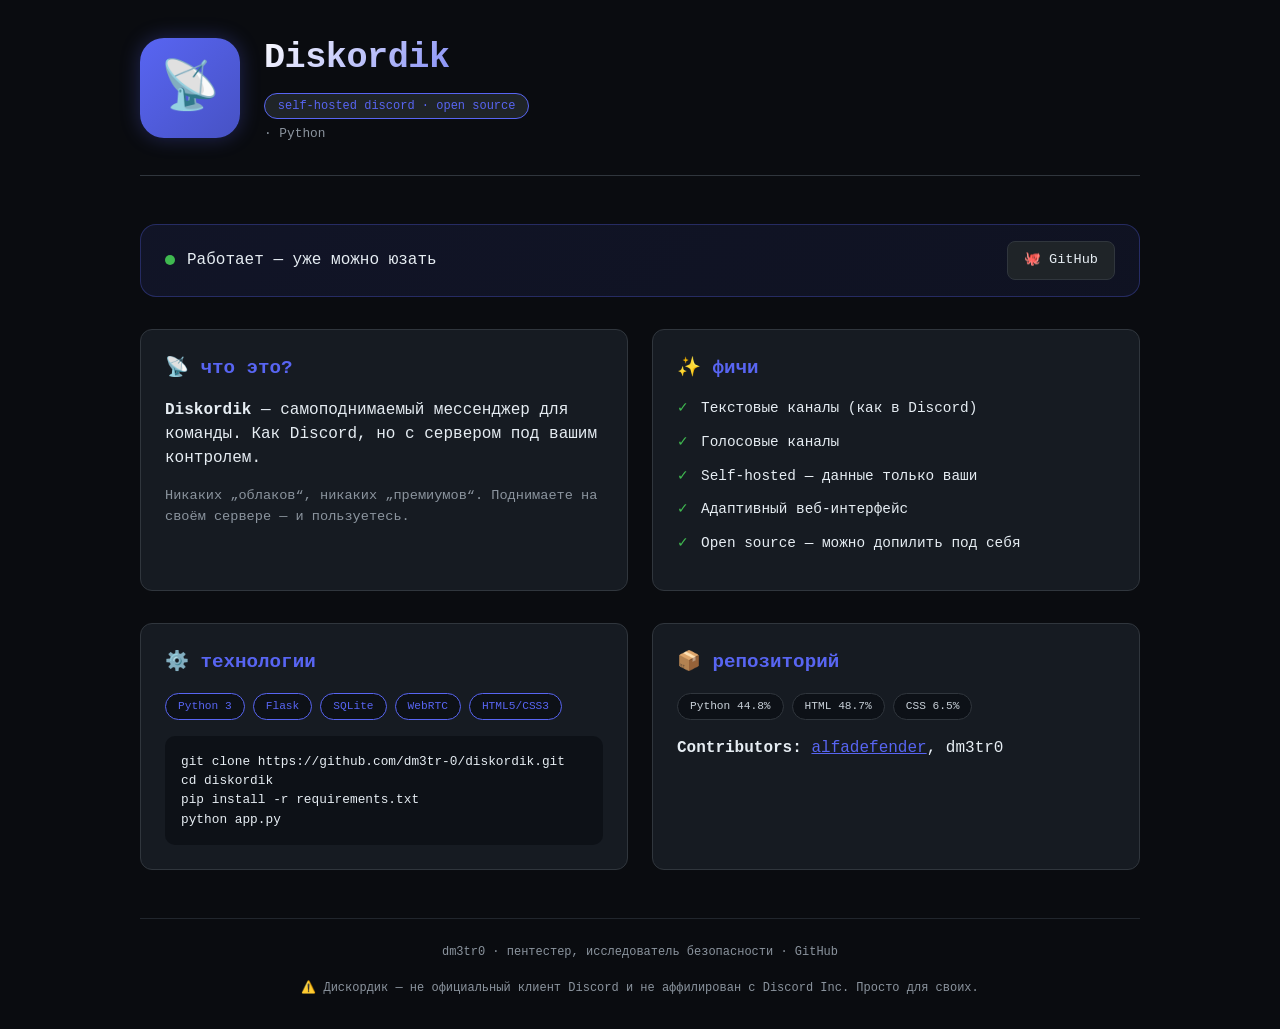
==== index.html @ af30c194 "Create index.html" ====
<!DOCTYPE html>
<html lang="ru">
<head>
    <meta charset="UTF-8">
    <meta name="viewport" content="width=device-width, initial-scale=1.0">
    <title>Diskordik · self‑hosted discord</title>
    <meta name="description" content="Diskordik — легковесный, self‑hosted мессенджер для команды. Альтернатива Discord, которую вы контролируете.">
    <style>
        * { margin: 0; padding: 0; box-sizing: border-box; }
        body {
            background: #0a0c10;
            font-family: -apple-system, BlinkMacSystemFont, 'Segoe UI', 'Fira Code', monospace;
            color: #e6edf3;
            line-height: 1.5;
            padding: 2rem 1rem;
        }
        .container { max-width: 1000px; margin: 0 auto; }
        /* Header */
        .header {
            display: flex;
            align-items: center;
            gap: 1.5rem;
            flex-wrap: wrap;
            margin-bottom: 3rem;
            padding-bottom: 2rem;
            border-bottom: 1px solid #30363d;
        }
        .logo-icon {
            width: 100px;
            height: 100px;
            background: linear-gradient(135deg, #5865F2, #4752c4);
            border-radius: 24px;
            display: flex;
            align-items: center;
            justify-content: center;
            font-size: 3rem;
            font-weight: 700;
            color: white;
            box-shadow: 0 0 20px rgba(88, 101, 242, 0.3);
        }
        .header-info h1 {
            font-size: 2.2rem;
            letter-spacing: -0.5px;
            background: linear-gradient(135deg, #fff, #5865F2);
            -webkit-background-clip: text;
            background-clip: text;
            color: transparent;
        }
        .badge {
            display: inline-block;
            background: #1f2428;
            border: 1px solid #5865F2;
            border-radius: 20px;
            padding: 0.2rem 0.8rem;
            font-size: 0.75rem;
            color: #5865F2;
            margin-top: 0.5rem;
        }
        .version {
            color: #8b949e;
            font-size: 0.8rem;
            margin-top: 0.3rem;
        }
        .status-banner {
            background: linear-gradient(135deg, rgba(88, 101, 242, 0.1), rgba(71, 82, 196, 0.1));
            border: 1px solid rgba(88, 101, 242, 0.3);
            border-radius: 16px;
            padding: 1rem 1.5rem;
            margin-bottom: 2rem;
            display: flex;
            align-items: center;
            justify-content: space-between;
            flex-wrap: wrap;
            gap: 1rem;
        }
        .status-text {
            display: flex;
            align-items: center;
            gap: 0.75rem;
        }
        .status-dot {
            width: 10px;
            height: 10px;
            background: #3fb950;
            border-radius: 50%;
            animation: pulse 1.5s infinite;
        }
        @keyframes pulse {
            0%, 100% { opacity: 1; transform: scale(1); }
            50% { opacity: 0.5; transform: scale(1.2); }
        }
        .status-text span:first-child {
            font-weight: 600;
            color: #3fb950;
        }
        .github-link {
            background: #1f2428;
            border: 1px solid #30363d;
            border-radius: 8px;
            padding: 0.5rem 1rem;
            color: #e6edf3;
            text-decoration: none;
            font-size: 0.85rem;
            display: inline-flex;
            align-items: center;
            gap: 0.5rem;
            transition: border-color 0.2s;
        }
        .github-link:hover {
            border-color: #5865F2;
        }
        .grid {
            display: grid;
            grid-template-columns: repeat(auto-fit, minmax(320px, 1fr));
            gap: 1.5rem;
            margin-bottom: 2rem;
        }
        .card {
            background: #161b22;
            border: 1px solid #30363d;
            border-radius: 12px;
            padding: 1.5rem;
            transition: transform 0.2s, border-color 0.2s;
        }
        .card:hover {
            border-color: #5865F2;
            transform: translateY(-2px);
        }
        .card h3 {
            font-size: 1.2rem;
            margin-bottom: 1rem;
            color: #5865F2;
            display: flex;
            align-items: center;
            gap: 0.5rem;
        }
        .feature-list {
            list-style: none;
            padding: 0;
        }
        .feature-list li {
            margin-bottom: 0.75rem;
            padding-left: 1.5rem;
            position: relative;
            font-size: 0.9rem;
        }
        .feature-list li::before {
            content: "✓";
            position: absolute;
            left: 0;
            color: #3fb950;
        }
        .tech-stack {
            display: flex;
            flex-wrap: wrap;
            gap: 0.5rem;
            margin-top: 1rem;
        }
        .tech-tag {
            background: #0d1117;
            border: 1px solid #30363d;
            border-radius: 16px;
            padding: 0.25rem 0.75rem;
            font-size: 0.7rem;
            font-family: monospace;
            color: #c9d1d9;
        }
        .tech-tag.highlight {
            border-color: #5865F2;
            color: #5865F2;
        }
        .quick-start {
            background: #0d1117;
            border-radius: 10px;
            padding: 1rem;
            font-family: monospace;
            font-size: 0.8rem;
            overflow-x: auto;
            margin-top: 1rem;
        }
        footer {
            margin-top: 3rem;
            padding-top: 1.5rem;
            border-top: 1px solid #21262d;
            text-align: center;
            font-size: 0.75rem;
            color: #8b949e;
        }
        footer a {
            color: #8b949e;
            text-decoration: none;
        }
        footer a:hover {
            color: #5865F2;
        }
        @media (max-width: 600px) {
            .header { flex-direction: column; text-align: center; }
            .grid { grid-template-columns: 1fr; }
            .status-banner { flex-direction: column; text-align: center; }
        }
    </style>
</head>
<body>
    <div class="container">
        <div class="header">
            <div class="logo-icon">📡</div>
            <div class="header-info">
                <h1>Diskordik</h1>
                <span class="badge">self-hosted discord · open source</span>
                <div class="version">· Python</div>
            </div>
        </div>

        <div class="status-banner">
            <div class="status-text">
                <div class="status-dot"></div>
                <span>Работает — уже можно юзать</span>
            </div>
            <div style="display: flex; gap: 0.5rem;">
                <a href="https://github.com/dm3tr-0/diskordik" class="github-link">🐙 GitHub</a>
            </div>
        </div>

        <div class="grid">
            <div class="card">
                <h3>📡 что это?</h3>
                <p style="margin-bottom: 1rem;"><strong>Diskordik</strong> — самоподнимаемый мессенджер для команды. Как Discord, но с сервером под вашим контролем.</p>
                <p style="color: #8b949e; font-size: 0.85rem;">Никаких „облаков“, никаких „премиумов“. Поднимаете на своём сервере — и пользуетесь.</p>
            </div>
            <div class="card">
                <h3>✨ фичи</h3>
                <ul class="feature-list">
                    <li>Текстовые каналы (как в Discord)</li>
                    <li>Голосовые каналы</li>
                    <li>Self-hosted — данные только ваши</li>
                    <li>Адаптивный веб‑интерфейс</li>
                    <li>Open source — можно допилить под себя</li>
                </ul>
            </div>
        </div>

        <div class="grid">
            <div class="card">
                <h3>⚙️ технологии</h3>
                <div class="tech-stack">
                    <span class="tech-tag highlight">Python 3</span>
                    <span class="tech-tag highlight">Flask</span>
                    <span class="tech-tag highlight">SQLite</span>
                    <span class="tech-tag highlight">WebRTC</span>
                    <span class="tech-tag highlight">HTML5/CSS3</span>
                </div>
                <div class="quick-start">
                    <code>git clone https://github.com/dm3tr-0/diskordik.git<br>
                    cd diskordik<br>
                    pip install -r requirements.txt<br>
                    python app.py</code>
                </div>
            </div>
            <div class="card">
                <h3>📦 репозиторий</h3>
                <div class="tech-stack" style="margin-bottom: 1rem;">
                    <span class="tech-tag">Python 44.8%</span>
                    <span class="tech-tag">HTML 48.7%</span>
                    <span class="tech-tag">CSS 6.5%</span>
                </div>
                <p style="margin: 0.5rem 0 1rem;"><strong>Contributors:</strong> <a href="https://github.com/alfadefender" style="color:#5865F2;">alfadefender</a>, dm3tr0</p>

            </div>
        </div>

        <footer>
            dm3tr0 · пентестер, исследователь безопасности · <a href="https://github.com/dm3tr-0">GitHub</a>
            <br><br>
            ⚠️ Дискордик — не официальный клиент Discord и не аффилирован с Discord Inc. Просто для своих.
        </footer>
    </div>
</body>
</html>
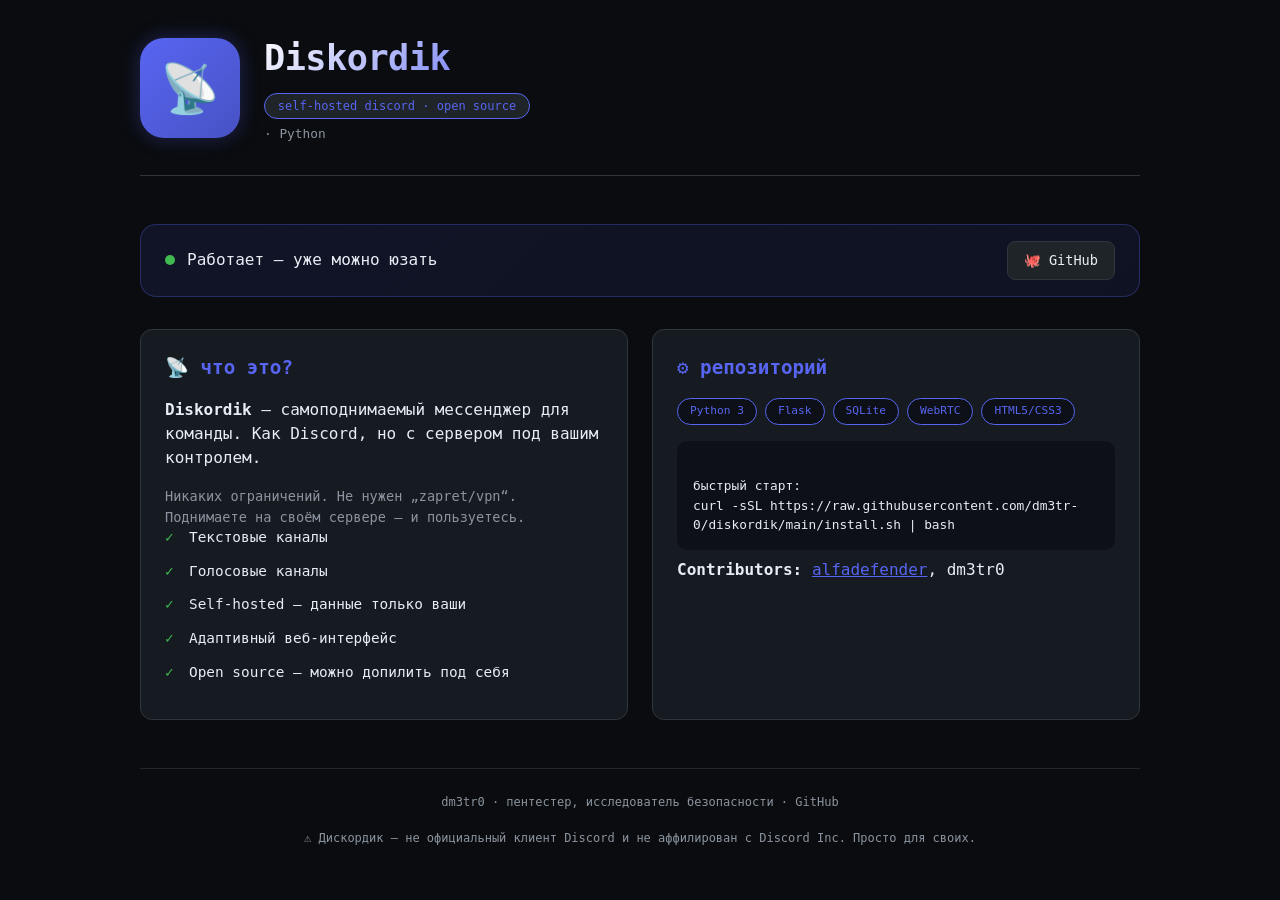
==== commit d70b32a9: "Update index.html" ====
--- a/index.html
+++ b/index.html
@@ -225,23 +225,18 @@
             <div class="card">
                 <h3>📡 что это?</h3>
                 <p style="margin-bottom: 1rem;"><strong>Diskordik</strong> — самоподнимаемый мессенджер для команды. Как Discord, но с сервером под вашим контролем.</p>
-                <p style="color: #8b949e; font-size: 0.85rem;">Никаких „облаков“, никаких „премиумов“. Поднимаете на своём сервере — и пользуетесь.</p>
-            </div>
-            <div class="card">
-                <h3>✨ фичи</h3>
+                <p style="color: #8b949e; font-size: 0.85rem;">Никаких ограничений. Не нужен „zapret/vpn“. Поднимаете на своём сервере — и пользуетесь.</p>
                 <ul class="feature-list">
-                    <li>Текстовые каналы (как в Discord)</li>
+                    <li>Текстовые каналы</li>
                     <li>Голосовые каналы</li>
                     <li>Self-hosted — данные только ваши</li>
                     <li>Адаптивный веб‑интерфейс</li>
                     <li>Open source — можно допилить под себя</li>
                 </ul>
             </div>
-        </div>
-
-        <div class="grid">
+
             <div class="card">
-                <h3>⚙️ технологии</h3>
+                <h3>⚙️ репозиторий</h3>
                 <div class="tech-stack">
                     <span class="tech-tag highlight">Python 3</span>
                     <span class="tech-tag highlight">Flask</span>
@@ -250,18 +245,9 @@
                     <span class="tech-tag highlight">HTML5/CSS3</span>
                 </div>
                 <div class="quick-start">
-                    <code>git clone https://github.com/dm3tr-0/diskordik.git<br>
-                    cd diskordik<br>
-                    pip install -r requirements.txt<br>
-                    python app.py</code>
-                </div>
-            </div>
-            <div class="card">
-                <h3>📦 репозиторий</h3>
-                <div class="tech-stack" style="margin-bottom: 1rem;">
-                    <span class="tech-tag">Python 44.8%</span>
-                    <span class="tech-tag">HTML 48.7%</span>
-                    <span class="tech-tag">CSS 6.5%</span>
+                    <br>
+                    <p>быстрый старт:</p>
+                    <code>curl -sSL https://raw.githubusercontent.com/dm3tr-0/diskordik/main/install.sh | bash</code>
                 </div>
                 <p style="margin: 0.5rem 0 1rem;"><strong>Contributors:</strong> <a href="https://github.com/alfadefender" style="color:#5865F2;">alfadefender</a>, dm3tr0</p>
 
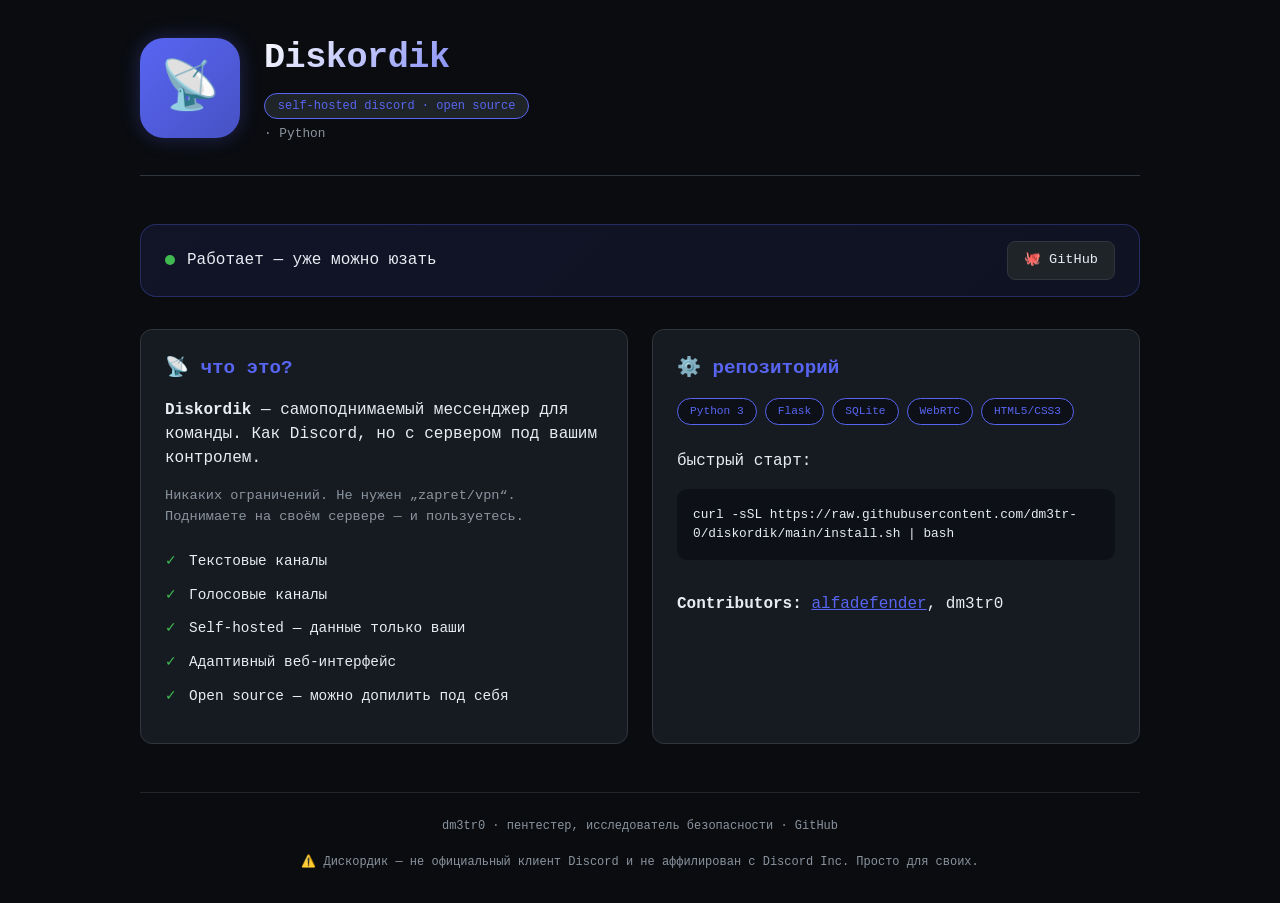
==== commit 9137c911: "Update index.html" ====
--- a/index.html
+++ b/index.html
@@ -226,6 +226,7 @@
                 <h3>📡 что это?</h3>
                 <p style="margin-bottom: 1rem;"><strong>Diskordik</strong> — самоподнимаемый мессенджер для команды. Как Discord, но с сервером под вашим контролем.</p>
                 <p style="color: #8b949e; font-size: 0.85rem;">Никаких ограничений. Не нужен „zapret/vpn“. Поднимаете на своём сервере — и пользуетесь.</p>
+                <br>
                 <ul class="feature-list">
                     <li>Текстовые каналы</li>
                     <li>Голосовые каналы</li>
@@ -244,11 +245,12 @@
                     <span class="tech-tag highlight">WebRTC</span>
                     <span class="tech-tag highlight">HTML5/CSS3</span>
                 </div>
+                                    <br>
+                    <p>быстрый старт:</p>
                 <div class="quick-start">
-                    <br>
-                    <p>быстрый старт:</p>
                     <code>curl -sSL https://raw.githubusercontent.com/dm3tr-0/diskordik/main/install.sh | bash</code>
                 </div>
+                <br>
                 <p style="margin: 0.5rem 0 1rem;"><strong>Contributors:</strong> <a href="https://github.com/alfadefender" style="color:#5865F2;">alfadefender</a>, dm3tr0</p>
 
             </div>
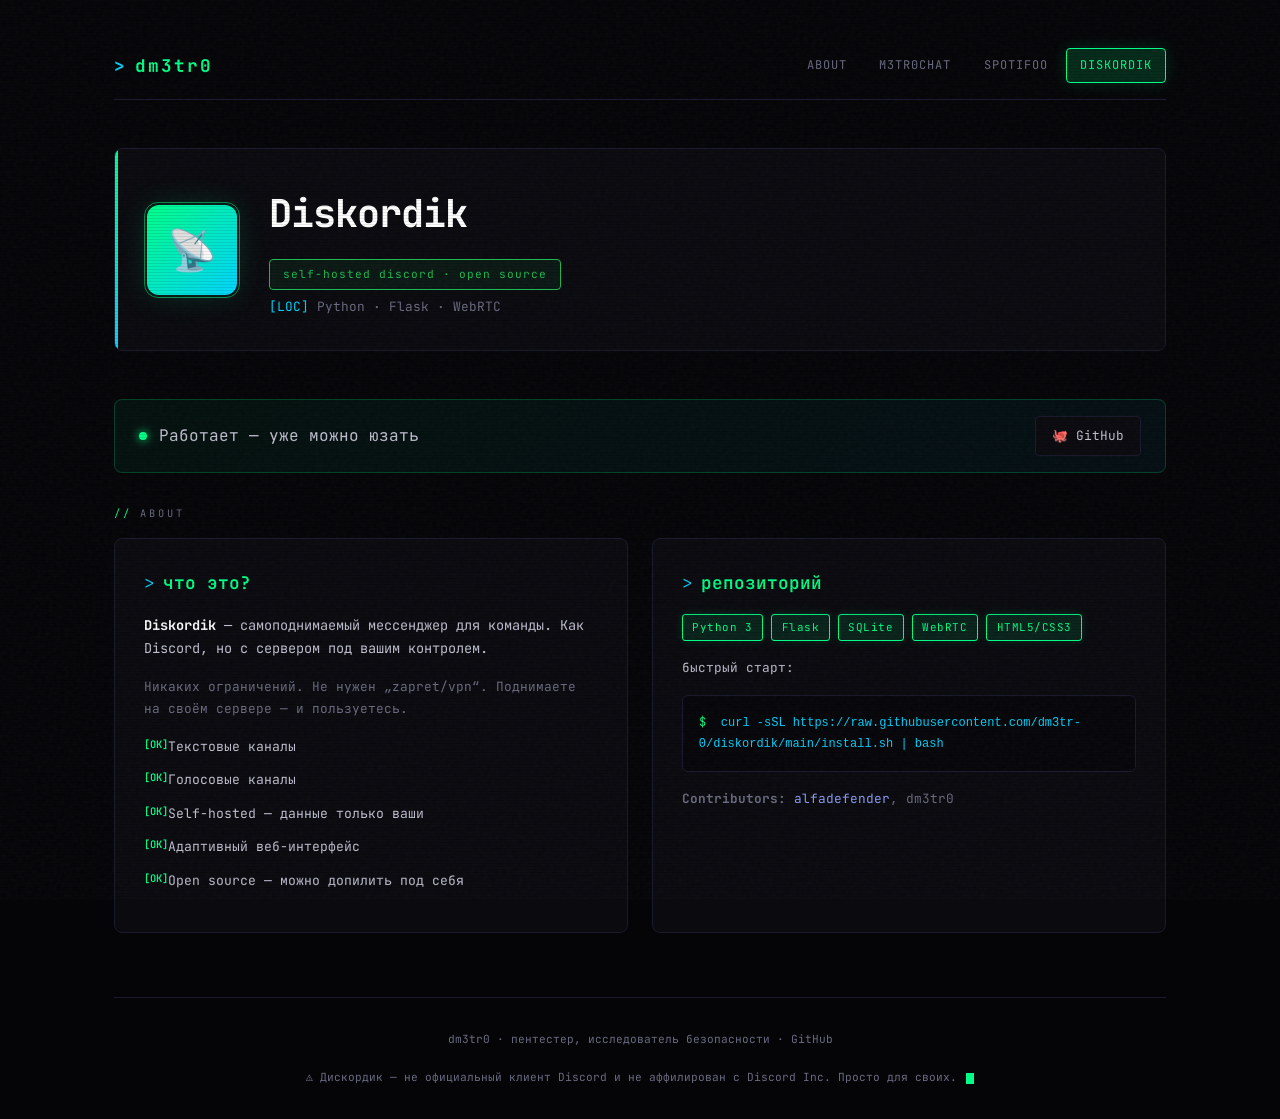
==== commit 146822cf: "Update index.html" ====
--- a/index.html
+++ b/index.html
@@ -3,217 +3,762 @@
 <head>
     <meta charset="UTF-8">
     <meta name="viewport" content="width=device-width, initial-scale=1.0">
-    <title>Diskordik · self‑hosted discord</title>
-    <meta name="description" content="Diskordik — легковесный, self‑hosted мессенджер для команды. Альтернатива Discord, которую вы контролируете.">
+    <title>Diskordik · self‑hosted мессенджер</title>
+    <meta name="description" content="Diskordik — self‑hosted мессенджер для команды. Как Discord, но сервер под вашим контролем.">
     <style>
-        * { margin: 0; padding: 0; box-sizing: border-box; }
-        body {
-            background: #0a0c10;
-            font-family: -apple-system, BlinkMacSystemFont, 'Segoe UI', 'Fira Code', monospace;
-            color: #e6edf3;
-            line-height: 1.5;
-            padding: 2rem 1rem;
-        }
-        .container { max-width: 1000px; margin: 0 auto; }
-        /* Header */
-        .header {
-            display: flex;
-            align-items: center;
-            gap: 1.5rem;
-            flex-wrap: wrap;
-            margin-bottom: 3rem;
-            padding-bottom: 2rem;
-            border-bottom: 1px solid #30363d;
-        }
-        .logo-icon {
-            width: 100px;
-            height: 100px;
-            background: linear-gradient(135deg, #5865F2, #4752c4);
-            border-radius: 24px;
-            display: flex;
-            align-items: center;
-            justify-content: center;
-            font-size: 3rem;
-            font-weight: 700;
-            color: white;
-            box-shadow: 0 0 20px rgba(88, 101, 242, 0.3);
-        }
-        .header-info h1 {
-            font-size: 2.2rem;
-            letter-spacing: -0.5px;
-            background: linear-gradient(135deg, #fff, #5865F2);
-            -webkit-background-clip: text;
-            background-clip: text;
-            color: transparent;
-        }
-        .badge {
-            display: inline-block;
-            background: #1f2428;
-            border: 1px solid #5865F2;
-            border-radius: 20px;
-            padding: 0.2rem 0.8rem;
-            font-size: 0.75rem;
-            color: #5865F2;
-            margin-top: 0.5rem;
-        }
-        .version {
-            color: #8b949e;
-            font-size: 0.8rem;
-            margin-top: 0.3rem;
-        }
-        .status-banner {
-            background: linear-gradient(135deg, rgba(88, 101, 242, 0.1), rgba(71, 82, 196, 0.1));
-            border: 1px solid rgba(88, 101, 242, 0.3);
-            border-radius: 16px;
-            padding: 1rem 1.5rem;
-            margin-bottom: 2rem;
-            display: flex;
-            align-items: center;
-            justify-content: space-between;
-            flex-wrap: wrap;
-            gap: 1rem;
-        }
-        .status-text {
-            display: flex;
-            align-items: center;
-            gap: 0.75rem;
-        }
-        .status-dot {
-            width: 10px;
-            height: 10px;
-            background: #3fb950;
-            border-radius: 50%;
-            animation: pulse 1.5s infinite;
-        }
-        @keyframes pulse {
-            0%, 100% { opacity: 1; transform: scale(1); }
-            50% { opacity: 0.5; transform: scale(1.2); }
-        }
-        .status-text span:first-child {
-            font-weight: 600;
-            color: #3fb950;
-        }
-        .github-link {
-            background: #1f2428;
-            border: 1px solid #30363d;
-            border-radius: 8px;
-            padding: 0.5rem 1rem;
-            color: #e6edf3;
-            text-decoration: none;
-            font-size: 0.85rem;
-            display: inline-flex;
-            align-items: center;
-            gap: 0.5rem;
-            transition: border-color 0.2s;
-        }
-        .github-link:hover {
-            border-color: #5865F2;
-        }
-        .grid {
-            display: grid;
-            grid-template-columns: repeat(auto-fit, minmax(320px, 1fr));
-            gap: 1.5rem;
-            margin-bottom: 2rem;
-        }
-        .card {
-            background: #161b22;
-            border: 1px solid #30363d;
-            border-radius: 12px;
-            padding: 1.5rem;
-            transition: transform 0.2s, border-color 0.2s;
-        }
-        .card:hover {
-            border-color: #5865F2;
-            transform: translateY(-2px);
-        }
-        .card h3 {
-            font-size: 1.2rem;
-            margin-bottom: 1rem;
-            color: #5865F2;
-            display: flex;
-            align-items: center;
-            gap: 0.5rem;
-        }
-        .feature-list {
-            list-style: none;
-            padding: 0;
-        }
-        .feature-list li {
-            margin-bottom: 0.75rem;
-            padding-left: 1.5rem;
-            position: relative;
-            font-size: 0.9rem;
-        }
-        .feature-list li::before {
-            content: "✓";
-            position: absolute;
-            left: 0;
-            color: #3fb950;
-        }
-        .tech-stack {
-            display: flex;
-            flex-wrap: wrap;
-            gap: 0.5rem;
-            margin-top: 1rem;
-        }
-        .tech-tag {
-            background: #0d1117;
-            border: 1px solid #30363d;
-            border-radius: 16px;
-            padding: 0.25rem 0.75rem;
-            font-size: 0.7rem;
-            font-family: monospace;
-            color: #c9d1d9;
-        }
-        .tech-tag.highlight {
-            border-color: #5865F2;
-            color: #5865F2;
-        }
-        .quick-start {
-            background: #0d1117;
-            border-radius: 10px;
-            padding: 1rem;
-            font-family: monospace;
-            font-size: 0.8rem;
-            overflow-x: auto;
-            margin-top: 1rem;
-        }
-        footer {
-            margin-top: 3rem;
-            padding-top: 1.5rem;
-            border-top: 1px solid #21262d;
-            text-align: center;
-            font-size: 0.75rem;
-            color: #8b949e;
-        }
-        footer a {
-            color: #8b949e;
-            text-decoration: none;
-        }
-        footer a:hover {
-            color: #5865F2;
-        }
-        @media (max-width: 600px) {
-            .header { flex-direction: column; text-align: center; }
-            .grid { grid-template-columns: 1fr; }
-            .status-banner { flex-direction: column; text-align: center; }
-        }
-    </style>
+@import url('https://fonts.googleapis.com/css2?family=JetBrains+Mono:wght@300;400;500;600;700&display=swap');
+
+:root {
+    --bg: #050508;
+    --bg-card: #0a0a0f;
+    --bg-card-hover: #0e0e15;
+    --border: #1a1a2e;
+    --border-hover: #00ff88;
+    --text: #c0c0d0;
+    --text-dim: #6a6a80;
+    --accent: #00ff88;
+    --accent-dim: #00cc6a;
+    --accent-glow: rgba(0, 255, 136, 0.15);
+    --accent2: #00d4ff;
+    --accent2-glow: rgba(0, 212, 255, 0.15);
+    --danger: #ff3366;
+    --warning: #ffaa00;
+    --success: #00ff88;
+}
+
+* { margin: 0; padding: 0; box-sizing: border-box; }
+
+html { scroll-behavior: smooth; }
+
+body {
+    background: var(--bg);
+    font-family: 'JetBrains Mono', 'Fira Code', monospace;
+    color: var(--text);
+    line-height: 1.7;
+    min-height: 100vh;
+    overflow-x: hidden;
+    position: relative;
+}
+
+/* CRT Scanlines */
+body::before {
+    content: '';
+    position: fixed;
+    top: 0; left: 0; width: 100%; height: 100%;
+    background: repeating-linear-gradient(
+        0deg,
+        rgba(0,0,0,0.15) 0px,
+        rgba(0,0,0,0.15) 1px,
+        transparent 1px,
+        transparent 3px
+    );
+    pointer-events: none;
+    z-index: 9999;
+    opacity: 0.6;
+}
+
+/* Subtle noise */
+body::after {
+    content: '';
+    position: fixed;
+    top: 0; left: 0; width: 100%; height: 100%;
+    background-image: url("data:image/svg+xml,%3Csvg viewBox='0 0 256 256' xmlns='http://www.w3.org/2000/svg'%3E%3Cfilter id='n'%3E%3CfeTurbulence type='fractalNoise' baseFrequency='0.9' numOctaves='4' stitchTiles='stitch'/%3E%3C/filter%3E%3Crect width='100%25' height='100%25' filter='url(%23n)' opacity='0.03'/%3E%3C/svg%3E");
+    pointer-events: none;
+    z-index: 9998;
+}
+
+/* Canvas background */
+#matrix-canvas {
+    position: fixed;
+    top: 0; left: 0;
+    width: 100%; height: 100%;
+    z-index: 0;
+    opacity: 0.08;
+    pointer-events: none;
+}
+
+.container {
+    max-width: 1100px;
+    margin: 0 auto;
+    padding: 2rem 1.5rem;
+    position: relative;
+    z-index: 1;
+}
+
+/* Navigation */
+.nav {
+    display: flex;
+    justify-content: space-between;
+    align-items: center;
+    padding: 1rem 0;
+    margin-bottom: 3rem;
+    border-bottom: 1px solid var(--border);
+    flex-wrap: wrap;
+    gap: 1rem;
+}
+
+.nav-brand {
+    font-size: 1.1rem;
+    font-weight: 700;
+    color: var(--accent);
+    text-decoration: none;
+    letter-spacing: 2px;
+    display: flex;
+    align-items: center;
+    gap: 0.5rem;
+}
+
+.nav-brand::before {
+    content: '>';
+    color: var(--accent2);
+    animation: blink 1s step-end infinite;
+}
+
+.nav-links {
+    display: flex;
+    gap: 0.3rem;
+    flex-wrap: wrap;
+}
+
+.nav-links a {
+    color: var(--text-dim);
+    text-decoration: none;
+    font-size: 0.75rem;
+    padding: 0.4rem 0.8rem;
+    border: 1px solid transparent;
+    border-radius: 4px;
+    transition: all 0.2s;
+    letter-spacing: 1px;
+    text-transform: uppercase;
+}
+
+.nav-links a:hover,
+.nav-links a.active {
+    color: var(--accent);
+    border-color: var(--accent);
+    background: var(--accent-glow);
+    box-shadow: 0 0 15px var(--accent-glow);
+}
+
+/* Header */
+.header {
+    display: flex;
+    align-items: center;
+    gap: 2rem;
+    flex-wrap: wrap;
+    margin-bottom: 3rem;
+    padding: 2rem;
+    background: var(--bg-card);
+    border: 1px solid var(--border);
+    border-radius: 8px;
+    position: relative;
+    overflow: hidden;
+}
+
+.header::before {
+    content: '';
+    position: absolute;
+    top: 0; left: 0;
+    width: 3px; height: 100%;
+    background: linear-gradient(180deg, var(--accent), var(--accent2));
+}
+
+.avatar {
+    width: 90px;
+    height: 90px;
+    background: linear-gradient(135deg, var(--accent), var(--accent2));
+    border-radius: 12px;
+    display: flex;
+    align-items: center;
+    justify-content: center;
+    font-size: 2.5rem;
+    font-weight: 700;
+    color: var(--bg);
+    box-shadow: 0 0 30px var(--accent-glow);
+    position: relative;
+    flex-shrink: 0;
+}
+
+.avatar::after {
+    content: '';
+    position: absolute;
+    inset: -3px;
+    border-radius: 14px;
+    border: 1px solid var(--accent);
+    opacity: 0.5;
+    animation: pulse-border 2s ease-in-out infinite;
+}
+
+@keyframes pulse-border {
+    0%, 100% { opacity: 0.3; transform: scale(1); }
+    50% { opacity: 0.7; transform: scale(1.02); }
+}
+
+.header-info h1 {
+    font-size: 2.4rem;
+    font-weight: 700;
+    letter-spacing: -1px;
+    color: #fff;
+    margin-bottom: 0.3rem;
+}
+
+.glitch {
+    position: relative;
+}
+
+.glitch::before,
+.glitch::after {
+    content: attr(data-text);
+    position: absolute;
+    top: 0; left: 0;
+    width: 100%; height: 100%;
+    opacity: 0;
+}
+
+.glitch:hover::before {
+    animation: glitch-1 0.3s linear infinite;
+    color: var(--accent);
+    opacity: 0.8;
+    z-index: -1;
+}
+
+.glitch:hover::after {
+    animation: glitch-2 0.3s linear infinite;
+    color: var(--accent2);
+    opacity: 0.8;
+    z-index: -2;
+}
+
+@keyframes glitch-1 {
+    0%, 100% { clip-path: inset(0 0 95% 0); transform: translate(-2px, 0); }
+    20% { clip-path: inset(30% 0 50% 0); transform: translate(2px, 0); }
+    40% { clip-path: inset(60% 0 10% 0); transform: translate(-1px, 0); }
+    60% { clip-path: inset(10% 0 80% 0); transform: translate(1px, 0); }
+    80% { clip-path: inset(50% 0 30% 0); transform: translate(-2px, 0); }
+}
+
+@keyframes glitch-2 {
+    0%, 100% { clip-path: inset(95% 0 0 0); transform: translate(2px, 0); }
+    20% { clip-path: inset(50% 0 30% 0); transform: translate(-2px, 0); }
+    40% { clip-path: inset(10% 0 60% 0); transform: translate(1px, 0); }
+    60% { clip-path: inset(80% 0 10% 0); transform: translate(-1px, 0); }
+    80% { clip-path: inset(30% 0 50% 0); transform: translate(2px, 0); }
+}
+
+.badge {
+    display: inline-block;
+    background: rgba(0,255,136,0.08);
+    border: 1px solid var(--accent);
+    border-radius: 4px;
+    padding: 0.3rem 0.8rem;
+    font-size: 0.7rem;
+    color: var(--accent);
+    margin-top: 0.5rem;
+    letter-spacing: 1px;
+}
+
+.location {
+    color: var(--text-dim);
+    font-size: 0.8rem;
+    margin-top: 0.4rem;
+}
+
+.location::before {
+    content: '[LOC] ';
+    color: var(--accent2);
+}
+
+/* Section labels */
+.section-label {
+    font-size: 0.65rem;
+    color: var(--text-dim);
+    text-transform: uppercase;
+    letter-spacing: 3px;
+    margin-bottom: 1rem;
+    display: flex;
+    align-items: center;
+    gap: 0.5rem;
+}
+
+.section-label::before {
+    content: '//';
+    color: var(--accent);
+}
+
+/* Cards */
+.grid {
+    display: grid;
+    grid-template-columns: repeat(auto-fit, minmax(320px, 1fr));
+    gap: 1.5rem;
+    margin-bottom: 2rem;
+}
+
+.card {
+    background: var(--bg-card);
+    border: 1px solid var(--border);
+    border-radius: 8px;
+    padding: 1.8rem;
+    transition: all 0.3s ease;
+    position: relative;
+    overflow: hidden;
+}
+
+.card::before {
+    content: '';
+    position: absolute;
+    top: 0; left: 0;
+    width: 100%; height: 2px;
+    background: linear-gradient(90deg, transparent, var(--accent), transparent);
+    opacity: 0;
+    transition: opacity 0.3s;
+}
+
+.card:hover {
+    border-color: var(--accent);
+    transform: translateY(-3px);
+    box-shadow: 0 10px 40px rgba(0,0,0,0.4), 0 0 20px var(--accent-glow);
+}
+
+.card:hover::before {
+    opacity: 1;
+}
+
+.card h3 {
+    font-size: 1.1rem;
+    margin-bottom: 1rem;
+    color: var(--accent);
+    display: flex;
+    align-items: center;
+    gap: 0.5rem;
+    font-weight: 600;
+}
+
+.card h3::before {
+    content: '>';
+    color: var(--accent2);
+    font-weight: 300;
+}
+
+.card p {
+    color: var(--text);
+    font-size: 0.85rem;
+    margin-bottom: 0.8rem;
+}
+
+.card p strong {
+    color: #fff;
+}
+
+/* Feature lists */
+.feature-list {
+    list-style: none;
+    padding: 0;
+}
+
+.feature-list li {
+    margin-bottom: 0.7rem;
+    padding-left: 1.5rem;
+    position: relative;
+    font-size: 0.82rem;
+    color: var(--text);
+}
+
+.feature-list li::before {
+    content: '[OK]';
+    position: absolute;
+    left: 0;
+    color: var(--accent);
+    font-size: 0.65rem;
+    font-weight: 600;
+}
+
+.feature-list li.disabled {
+    color: var(--text-dim);
+}
+
+.feature-list li.disabled::before {
+    content: '[--]';
+    color: var(--text-dim);
+}
+
+/* Tech tags */
+.tech-stack {
+    display: flex;
+    flex-wrap: wrap;
+    gap: 0.5rem;
+    margin-top: 1rem;
+}
+
+.tech-tag {
+    background: rgba(0,255,136,0.05);
+    border: 1px solid rgba(0,255,136,0.2);
+    border-radius: 3px;
+    padding: 0.2rem 0.6rem;
+    font-size: 0.68rem;
+    font-family: 'JetBrains Mono', monospace;
+    color: var(--accent);
+    letter-spacing: 0.5px;
+}
+
+.tech-tag.highlight {
+    background: rgba(0,255,136,0.1);
+    border-color: var(--accent);
+    box-shadow: 0 0 8px var(--accent-glow);
+}
+
+/* Links */
+.links-row {
+    display: flex;
+    flex-wrap: wrap;
+    gap: 0.8rem;
+    margin-top: 1rem;
+}
+
+.links-row a,
+.contact-links a,
+.card a {
+    color: var(--accent2);
+    text-decoration: none;
+    font-size: 0.8rem;
+    display: inline-flex;
+    align-items: center;
+    gap: 0.3rem;
+    transition: all 0.2s;
+    border-bottom: 1px solid transparent;
+}
+
+.links-row a:hover,
+.contact-links a:hover,
+.card a:hover {
+    color: var(--accent);
+    border-bottom-color: var(--accent);
+    text-shadow: 0 0 8px var(--accent-glow);
+}
+
+.contact-links {
+    display: flex;
+    flex-direction: column;
+    gap: 0.6rem;
+}
+
+.contact-links a {
+    font-size: 0.82rem;
+    font-family: 'JetBrains Mono', monospace;
+    color: var(--text);
+    border: none;
+    padding: 0.3rem 0;
+}
+
+.contact-links a::before {
+    content: '→ ';
+    color: var(--accent2);
+    opacity: 0.7;
+}
+
+.contact-links a:hover {
+    color: var(--accent);
+    padding-left: 0.3rem;
+}
+
+/* QR codes */
+.qr-grid {
+    display: flex;
+    gap: 1.2rem;
+    flex-wrap: wrap;
+}
+
+.qr-item {
+    text-align: center;
+}
+
+.qr-item img {
+    width: 90px; height: 90px;
+    border-radius: 6px;
+    border: 1px solid var(--border);
+    filter: hue-rotate(100deg) saturate(1.5);
+    transition: all 0.3s;
+}
+
+.qr-item img:hover {
+    border-color: var(--accent);
+    box-shadow: 0 0 15px var(--accent-glow);
+}
+
+.qr-item p {
+    font-size: 0.6rem;
+    color: var(--text-dim);
+    margin-top: 0.4rem;
+}
+
+/* Status banner */
+.status-banner {
+    background: linear-gradient(135deg, rgba(0,255,136,0.05), rgba(0,212,255,0.05));
+    border: 1px solid rgba(0,255,136,0.2);
+    border-radius: 8px;
+    padding: 1rem 1.5rem;
+    margin-bottom: 2rem;
+    display: flex;
+    align-items: center;
+    justify-content: space-between;
+    flex-wrap: wrap;
+    gap: 1rem;
+}
+
+.status-text {
+    display: flex;
+    align-items: center;
+    gap: 0.75rem;
+}
+
+.status-dot {
+    width: 8px; height: 8px;
+    border-radius: 50%;
+    animation: pulse-dot 2s ease-in-out infinite;
+}
+
+.status-dot.green { background: var(--success); box-shadow: 0 0 10px var(--success); }
+.status-dot.yellow { background: var(--warning); box-shadow: 0 0 10px var(--warning); }
+.status-dot.red { background: var(--danger); box-shadow: 0 0 10px var(--danger); }
+
+@keyframes pulse-dot {
+    0%, 100% { opacity: 1; transform: scale(1); }
+    50% { opacity: 0.5; transform: scale(1.3); }
+}
+
+.status-text span:first-child {
+    font-weight: 600;
+    color: var(--accent);
+}
+
+.github-link {
+    background: var(--bg-card);
+    border: 1px solid var(--border);
+    border-radius: 4px;
+    padding: 0.5rem 1rem;
+    color: var(--text);
+    text-decoration: none;
+    font-size: 0.8rem;
+    display: inline-flex;
+    align-items: center;
+    gap: 0.5rem;
+    transition: all 0.2s;
+}
+
+.github-link:hover {
+    border-color: var(--accent);
+    color: var(--accent);
+    box-shadow: 0 0 15px var(--accent-glow);
+}
+
+/* Code blocks */
+.quick-start {
+    background: #06060a;
+    border: 1px solid var(--border);
+    border-radius: 6px;
+    padding: 1rem;
+    font-family: 'JetBrains Mono', monospace;
+    font-size: 0.75rem;
+    overflow-x: auto;
+    margin-top: 1rem;
+    position: relative;
+}
+
+.quick-start::before {
+    content: '$';
+    color: var(--accent);
+    margin-right: 0.5rem;
+}
+
+.quick-start code {
+    color: var(--accent2);
+    background: none;
+    padding: 0;
+}
+
+.inline-code {
+    background: #06060a;
+    border: 1px solid var(--border);
+    padding: 0.15rem 0.4rem;
+    border-radius: 3px;
+    font-family: 'JetBrains Mono', monospace;
+    font-size: 0.8em;
+    color: var(--accent2);
+}
+
+/* Project hero for single-project pages */
+.project-hero {
+    text-align: center;
+    padding: 3rem 1rem;
+    margin-bottom: 2rem;
+}
+
+.project-hero .logo {
+    font-size: 4rem;
+    margin-bottom: 1rem;
+    filter: drop-shadow(0 0 20px var(--accent-glow));
+}
+
+.project-hero h1 {
+    font-size: 2.5rem;
+    background: linear-gradient(135deg, #fff, var(--accent));
+    -webkit-background-clip: text;
+    background-clip: text;
+    color: transparent;
+    margin-bottom: 0.5rem;
+}
+
+.project-hero .tagline {
+    color: var(--text-dim);
+    font-size: 1rem;
+    letter-spacing: 2px;
+    text-transform: uppercase;
+}
+
+/* Download button */
+.download-btn {
+    display: inline-block;
+    background: linear-gradient(135deg, var(--accent), var(--accent-dim));
+    color: var(--bg);
+    text-decoration: none;
+    padding: 0.7rem 1.5rem;
+    border-radius: 4px;
+    font-weight: 600;
+    font-size: 0.85rem;
+    margin-top: 1rem;
+    transition: all 0.2s;
+    border: none;
+    cursor: pointer;
+    box-shadow: 0 4px 15px var(--accent-glow);
+}
+
+.download-btn:hover {
+    transform: translateY(-2px);
+    box-shadow: 0 6px 25px var(--accent-glow);
+}
+
+/* Changelog */
+.changelog-item {
+    margin-bottom: 0.75rem;
+    padding-bottom: 0.5rem;
+    border-bottom: 1px solid var(--border);
+    font-size: 0.8rem;
+}
+
+.changelog-item:last-child {
+    border-bottom: none;
+}
+
+.changelog-date {
+    color: var(--accent);
+    font-size: 0.65rem;
+    display: inline-block;
+    margin-right: 0.5rem;
+    font-weight: 600;
+}
+
+/* Footer */
+footer {
+    margin-top: 4rem;
+    padding-top: 2rem;
+    border-top: 1px solid var(--border);
+    text-align: center;
+    font-size: 0.7rem;
+    color: var(--text-dim);
+}
+
+footer a {
+    color: var(--text-dim);
+    text-decoration: none;
+    border-bottom: 1px solid transparent;
+    transition: all 0.2s;
+}
+
+footer a:hover {
+    color: var(--accent);
+    border-bottom-color: var(--accent);
+}
+
+/* Warning boxes */
+.warning-box {
+    background: rgba(255, 170, 0, 0.05);
+    border: 1px solid rgba(255, 170, 0, 0.3);
+    border-radius: 6px;
+    padding: 1rem;
+    margin-top: 1rem;
+    font-size: 0.75rem;
+    color: var(--warning);
+}
+
+.warning-box::before {
+    content: '[WARN] ';
+    font-weight: 600;
+}
+
+/* Blink cursor */
+.cursor {
+    display: inline-block;
+    width: 8px;
+    height: 1em;
+    background: var(--accent);
+    animation: blink 1s step-end infinite;
+    vertical-align: text-bottom;
+    margin-left: 2px;
+}
+
+@keyframes blink {
+    0%, 100% { opacity: 1; }
+    50% { opacity: 0; }
+}
+
+/* Responsive */
+@media (max-width: 700px) {
+    .header { flex-direction: column; text-align: center; }
+    .header::before { width: 100%; height: 3px; }
+    .grid { grid-template-columns: 1fr; }
+    .nav { flex-direction: column; align-items: flex-start; }
+    .project-hero h1 { font-size: 1.8rem; }
+    .status-banner { flex-direction: column; text-align: center; }
+}
+
+/* Scrollbar */
+::-webkit-scrollbar { width: 6px; }
+::-webkit-scrollbar-track { background: var(--bg); }
+::-webkit-scrollbar-thumb { background: var(--border); border-radius: 3px; }
+::-webkit-scrollbar-thumb:hover { background: var(--accent); }
+
+/* Selection */
+::selection {
+    background: var(--accent);
+    color: var(--bg);
+}
+</style>
 </head>
 <body>
+    <canvas id="matrix-canvas"></canvas>
     <div class="container">
+        <nav class="nav">
+            <a href="https://dm3tr0.ru" class="nav-brand">dm3tr0</a>
+            <div class="nav-links">
+                <a href="https://dm3tr0.ru">about</a>
+                <a href="https://messenger.dm3tr0.ru">M3tr0Chat</a>
+                <a href="https://spotifoo.dm3tr0.ru">Spotifoo</a>
+                <a href="https://diskordik.dm3tr0.ru" class="active">Diskordik</a>
+            </div>
+        </nav>
+
         <div class="header">
-            <div class="logo-icon">📡</div>
+            <div class="avatar">📡</div>
             <div class="header-info">
-                <h1>Diskordik</h1>
-                <span class="badge">self-hosted discord · open source</span>
-                <div class="version">· Python</div>
+                <h1 class="glitch" data-text="Diskordik">Diskordik</h1>
+                <span class="badge" style="border-color: #1db954; color: #1db954; background: rgba(29,185,84,0.08);">self‑hosted discord · open source</span>
+                <div class="location">Python · Flask · WebRTC</div>
             </div>
         </div>
 
-        <div class="status-banner">
+        <!-- Status banner -->
+        <div class="status-banner" >
             <div class="status-text">
-                <div class="status-dot"></div>
+                <div class="status-dot green"></div>
                 <span>Работает — уже можно юзать</span>
             </div>
             <div style="display: flex; gap: 0.5rem;">
@@ -221,13 +766,19 @@
             </div>
         </div>
 
+        <div class="section-label">about</div>
+
         <div class="grid">
             <div class="card">
-                <h3>📡 что это?</h3>
-                <p style="margin-bottom: 1rem;"><strong>Diskordik</strong> — самоподнимаемый мессенджер для команды. Как Discord, но с сервером под вашим контролем.</p>
-                <p style="color: #8b949e; font-size: 0.85rem;">Никаких ограничений. Не нужен „zapret/vpn“. Поднимаете на своём сервере — и пользуетесь.</p>
-                <br>
-                <ul class="feature-list">
+                <h3>что это?</h3>
+                <p style="margin-bottom: 1rem;">
+                    <strong>Diskordik</strong> — самоподнимаемый мессенджер для команды. 
+                    Как Discord, но с сервером под вашим контролем.
+                </p>
+                <p style="color: var(--text-dim); font-size: 0.8rem;">
+                    Никаких ограничений. Не нужен „zapret/vpn“. Поднимаете на своём сервере — и пользуетесь.
+                </p>
+                <ul class="feature-list" style="margin-top: 1rem;">
                     <li>Текстовые каналы</li>
                     <li>Голосовые каналы</li>
                     <li>Self-hosted — данные только ваши</li>
@@ -237,7 +788,7 @@
             </div>
 
             <div class="card">
-                <h3>⚙️ репозиторий</h3>
+                <h3>репозиторий</h3>
                 <div class="tech-stack">
                     <span class="tech-tag highlight">Python 3</span>
                     <span class="tech-tag highlight">Flask</span>
@@ -245,22 +796,69 @@
                     <span class="tech-tag highlight">WebRTC</span>
                     <span class="tech-tag highlight">HTML5/CSS3</span>
                 </div>
-                                    <br>
-                    <p>быстрый старт:</p>
+                <p style="margin-top: 1rem; font-size: 0.8rem;">быстрый старт:</p>
                 <div class="quick-start">
                     <code>curl -sSL https://raw.githubusercontent.com/dm3tr-0/diskordik/main/install.sh | bash</code>
                 </div>
-                <br>
-                <p style="margin: 0.5rem 0 1rem;"><strong>Contributors:</strong> <a href="https://github.com/alfadefender" style="color:#5865F2;">alfadefender</a>, dm3tr0</p>
-
+                <div style="margin-top: 1rem; font-size: 0.8rem; color: var(--text-dim);">
+                    <strong>Contributors:</strong> 
+                    <a href="https://github.com/alfadefender" style="color: #8b9cf7;">alfadefender</a>, dm3tr0
+                </div>
             </div>
         </div>
 
         <footer>
-            dm3tr0 · пентестер, исследователь безопасности · <a href="https://github.com/dm3tr-0">GitHub</a>
+            dm3tr0 · пентестер, исследователь безопасности · 
+            <a href="https://github.com/dm3tr-0">GitHub</a>
             <br><br>
             ⚠️ Дискордик — не официальный клиент Discord и не аффилирован с Discord Inc. Просто для своих.
+            <span class="cursor"></span>
         </footer>
     </div>
+    <script>
+const canvas = document.getElementById('matrix-canvas');
+const ctx = canvas.getContext('2d');
+
+let w, h;
+const cols = [];
+const fontSize = 14;
+const chars = '01アイウエオカキクケコサシスセソタチツテトナニヌネノハヒフヘホマミムメモヤユヨラリルレロワヲン';
+
+function resize() {
+    w = canvas.width = window.innerWidth;
+    h = canvas.height = window.innerHeight;
+    const colCount = Math.floor(w / fontSize);
+    for (let i = 0; i < colCount; i++) {
+        cols[i] = Math.random() * -100;
+    }
+}
+
+function draw() {
+    ctx.fillStyle = 'rgba(5, 5, 8, 0.05)';
+    ctx.fillRect(0, 0, w, h);
+    ctx.font = fontSize + 'px JetBrains Mono';
+    
+    const colCount = Math.floor(w / fontSize);
+    for (let i = 0; i < colCount; i++) {
+        const char = chars[Math.floor(Math.random() * chars.length)];
+        const x = i * fontSize;
+        const y = cols[i] * fontSize;
+        
+        ctx.fillStyle = '#00ff88';
+        ctx.fillText(char, x, y);
+        ctx.fillStyle = 'rgba(0, 255, 136, 0.3)';
+        ctx.fillText(char, x, y + fontSize);
+        
+        if (y > h && Math.random() > 0.975) {
+            cols[i] = 0;
+        }
+        cols[i]++;
+    }
+}
+
+resize();
+window.addEventListener('resize', resize);
+setInterval(draw, 50);
+</script>
 </body>
 </html>
